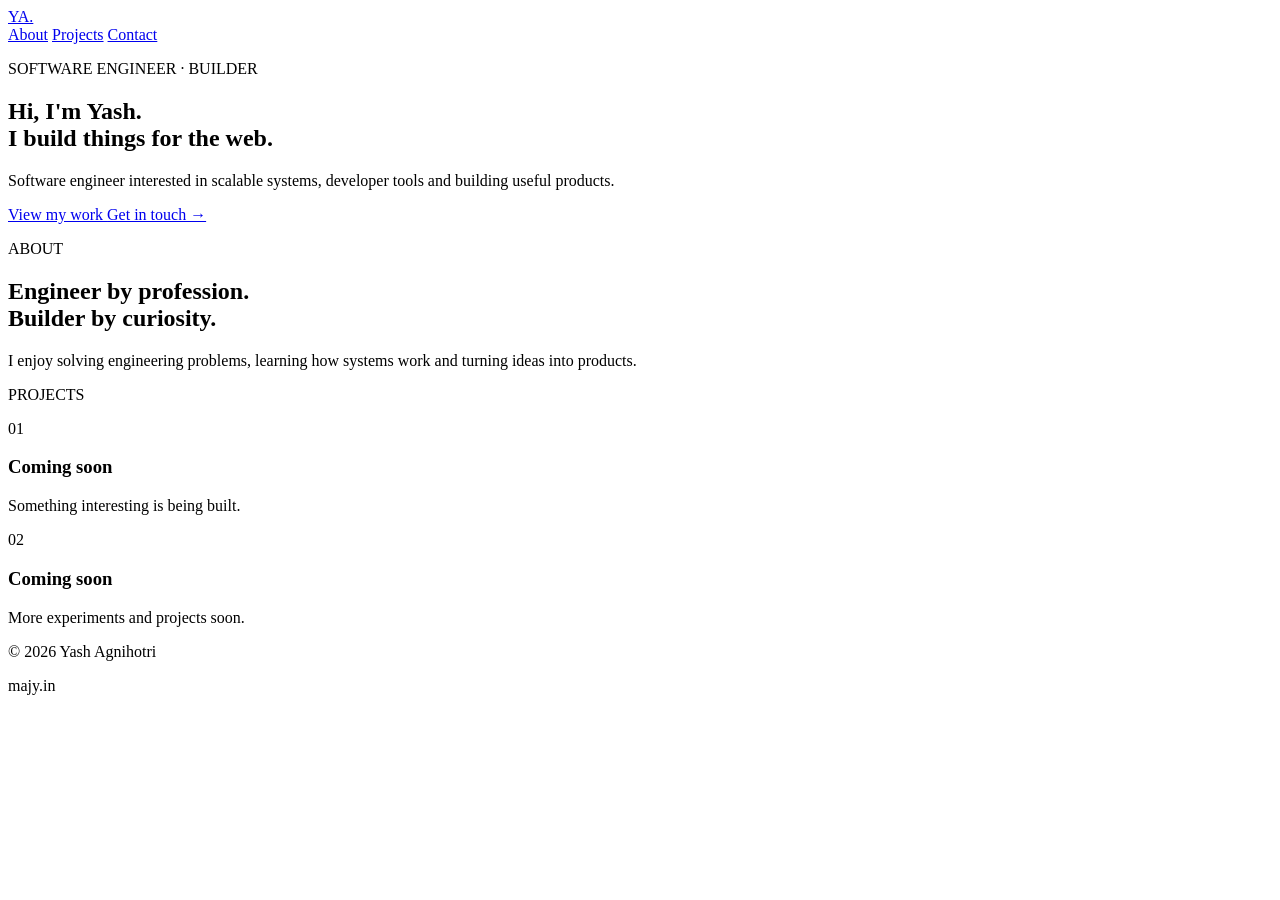
==== public/index.html @ 087cc653 "Rename index.html to public/index.html" ====
<!DOCTYPE html>
<html lang="en">
<head>
    <meta charset="UTF-8">
    <meta name="viewport" content="width=device-width, initial-scale=1.0">

    <title>Yash Agnihotri</title>

    <meta
        name="description"
        content="Yash Agnihotri — Software Engineer and builder."
    >

    <link rel="stylesheet" href="styles.css">
</head>

<body>
    <main class="container">
        <nav>
            <a class="logo" href="/">YA.</a>

            <div class="nav-links">
                <a href="#about">About</a>
                <a href="#projects">Projects</a>
                <a href="mailto:hello@majy.in">Contact</a>
            </div>
        </nav>

        <section class="hero">
            <p class="eyebrow">
                SOFTWARE ENGINEER · BUILDER
            </p>

            <h1>
                Hi, I'm Yash.
                <br>
                I build things for the web.
            </h1>

            <p class="hero-description">
                Software engineer interested in scalable systems,
                developer tools and building useful products.
            </p>

            <div class="actions">
                <a class="primary-button" href="#projects">
                    View my work
                </a>

                <a
                    class="secondary-button"
                    href="mailto:hello@majy.in"
                >
                    Get in touch →
                </a>
            </div>
        </section>

        <section id="about" class="section">
            <p class="section-label">ABOUT</p>

            <h2>
                Engineer by profession.
                <br>
                Builder by curiosity.
            </h2>

            <p class="section-description">
                I enjoy solving engineering problems, learning how
                systems work and turning ideas into products.
            </p>
        </section>

        <section id="projects" class="section">
            <p class="section-label">PROJECTS</p>

            <div class="project-grid">
                <article class="project">
                    <span class="project-number">01</span>

                    <div>
                        <h3>Coming soon</h3>

                        <p>
                            Something interesting is being built.
                        </p>
                    </div>
                </article>

                <article class="project">
                    <span class="project-number">02</span>

                    <div>
                        <h3>Coming soon</h3>

                        <p>
                            More experiments and projects soon.
                        </p>
                    </div>
                </article>
            </div>
        </section>

        <footer>
            <p>© 2026 Yash Agnihotri</p>

            <p>majy.in</p>
        </footer>
    </main>
</body>
</html>
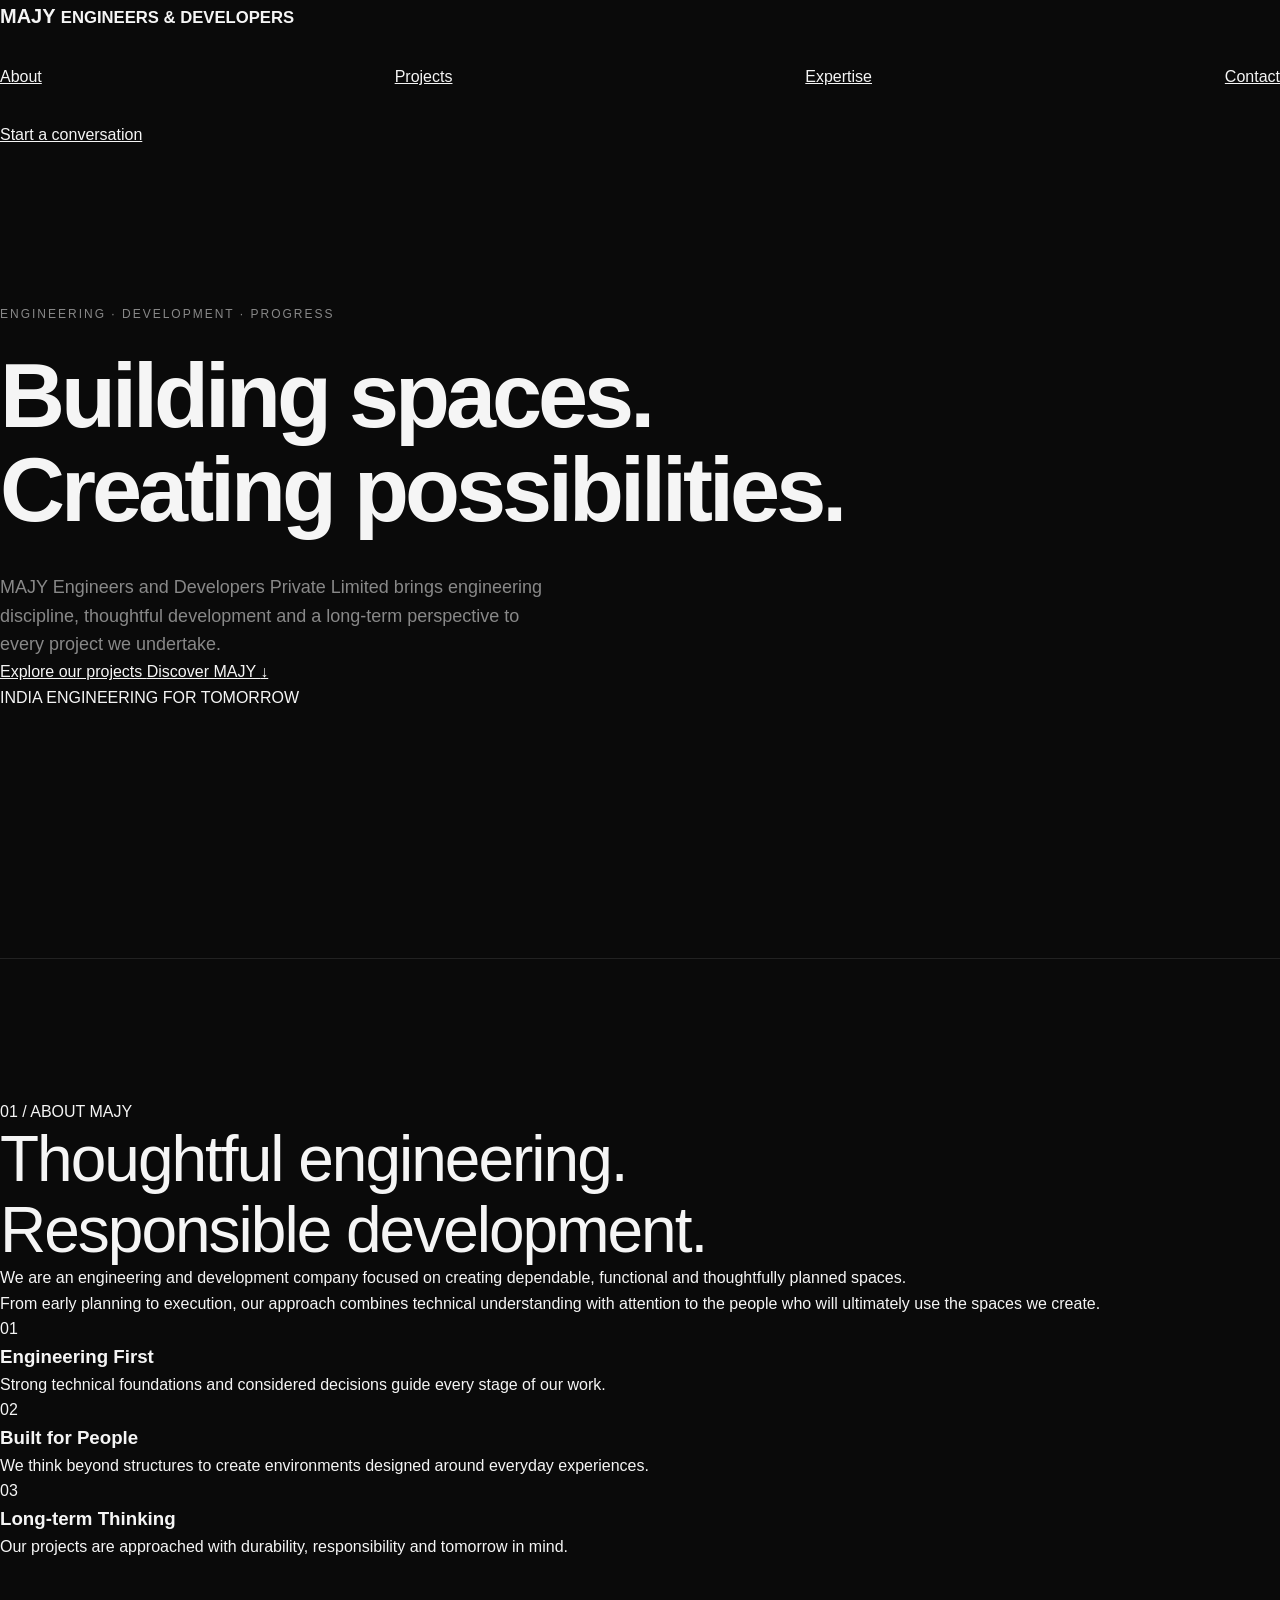
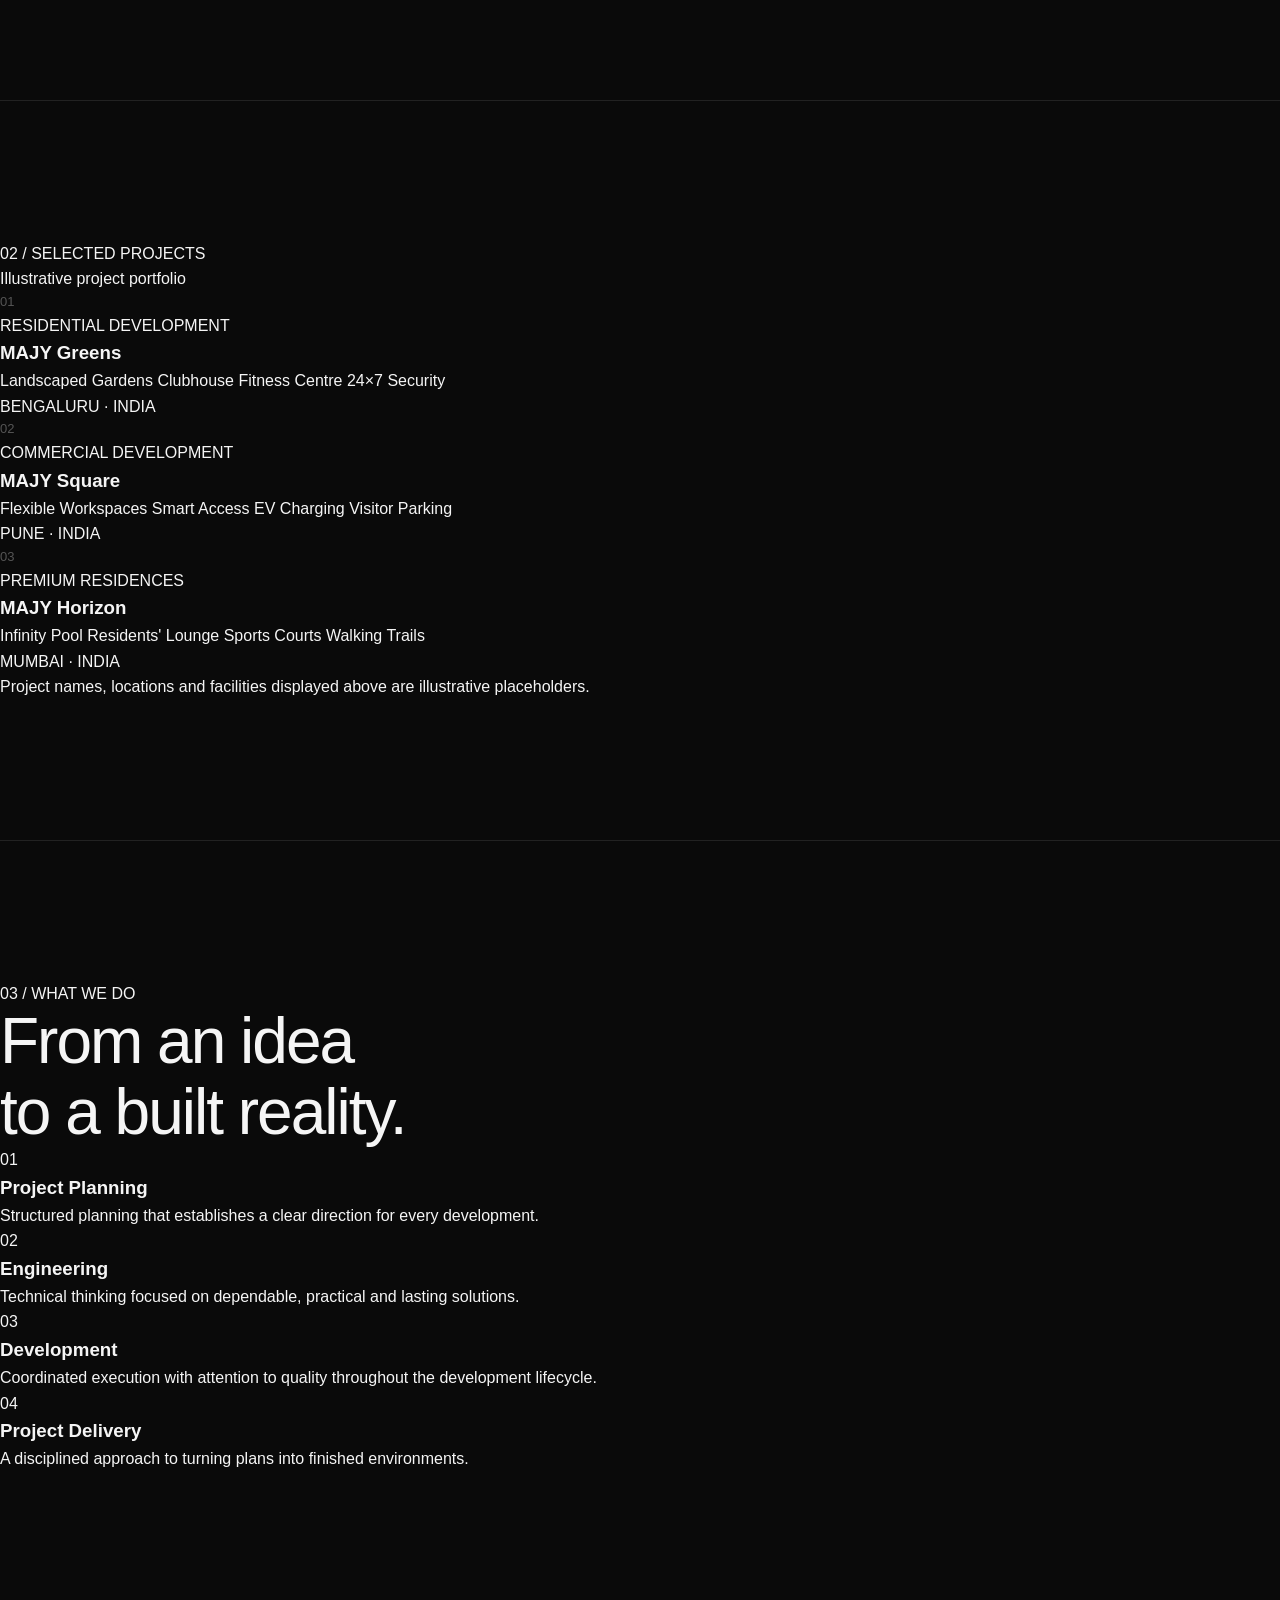
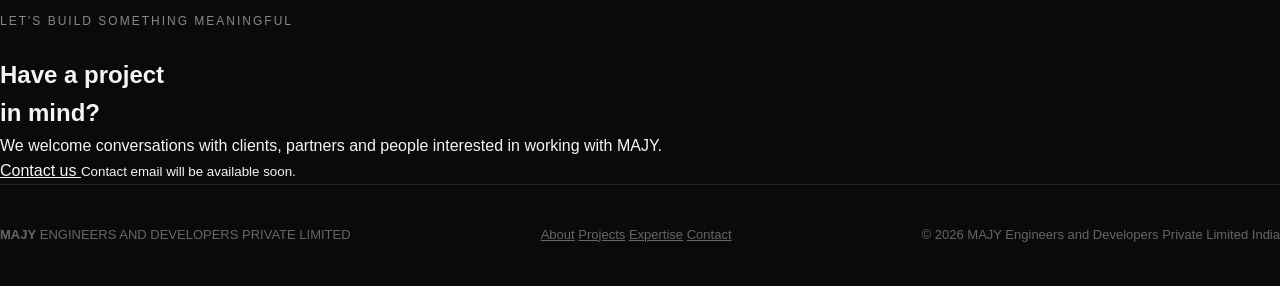
==== commit 5e474085: "Update index.html Add the first landing page html for MAJY" ====
--- a/public/index.html
+++ b/public/index.html
@@ -4,108 +4,300 @@
     <meta charset="UTF-8">
     <meta name="viewport" content="width=device-width, initial-scale=1.0">
 
-    <title>Yash Agnihotri</title>
+    <title>MAJY Engineers & Developers</title>
 
     <meta
         name="description"
-        content="Yash Agnihotri — Software Engineer and builder."
+        content="MAJY Engineers and Developers Private Limited — engineering thoughtful spaces and building for tomorrow."
     >
 
     <link rel="stylesheet" href="styles.css">
 </head>
 
 <body>
-    <main class="container">
-        <nav>
-            <a class="logo" href="/">YA.</a>
-
-            <div class="nav-links">
-                <a href="#about">About</a>
-                <a href="#projects">Projects</a>
-                <a href="mailto:hello@majy.in">Contact</a>
-            </div>
+    <header class="header">
+        <a href="/" class="logo">
+            <span>MAJY</span>
+            <small>ENGINEERS & DEVELOPERS</small>
+        </a>
+
+        <nav class="navigation">
+            <a href="#about">About</a>
+            <a href="#projects">Projects</a>
+            <a href="#expertise">Expertise</a>
+            <a href="#contact">Contact</a>
         </nav>
 
+        <a href="#contact" class="header-cta">Start a conversation</a>
+    </header>
+
+    <main>
         <section class="hero">
-            <p class="eyebrow">
-                SOFTWARE ENGINEER · BUILDER
+            <div class="hero-content">
+                <p class="eyebrow">ENGINEERING · DEVELOPMENT · PROGRESS</p>
+
+                <h1>
+                    Building spaces.
+                    <br>
+                    <span>Creating possibilities.</span>
+                </h1>
+
+                <p class="hero-description">
+                    MAJY Engineers and Developers Private Limited brings
+                    engineering discipline, thoughtful development and a
+                    long-term perspective to every project we undertake.
+                </p>
+
+                <div class="hero-actions">
+                    <a href="#projects" class="button button-primary">
+                        Explore our projects
+                    </a>
+
+                    <a href="#about" class="text-link">
+                        Discover MAJY <span>↓</span>
+                    </a>
+                </div>
+            </div>
+
+            <div class="hero-footer">
+                <span>INDIA</span>
+                <span>ENGINEERING FOR TOMORROW</span>
+            </div>
+        </section>
+
+        <section id="about" class="section about">
+            <div class="section-heading">
+                <p>01 / ABOUT MAJY</p>
+            </div>
+
+            <div class="about-content">
+                <h2>
+                    Thoughtful engineering.
+                    <br>
+                    <span>Responsible development.</span>
+                </h2>
+
+                <div class="about-description">
+                    <p>
+                        We are an engineering and development company focused
+                        on creating dependable, functional and thoughtfully
+                        planned spaces.
+                    </p>
+
+                    <p>
+                        From early planning to execution, our approach combines
+                        technical understanding with attention to the people
+                        who will ultimately use the spaces we create.
+                    </p>
+                </div>
+            </div>
+
+            <div class="values-grid">
+                <article>
+                    <span>01</span>
+                    <h3>Engineering First</h3>
+                    <p>
+                        Strong technical foundations and considered decisions
+                        guide every stage of our work.
+                    </p>
+                </article>
+
+                <article>
+                    <span>02</span>
+                    <h3>Built for People</h3>
+                    <p>
+                        We think beyond structures to create environments
+                        designed around everyday experiences.
+                    </p>
+                </article>
+
+                <article>
+                    <span>03</span>
+                    <h3>Long-term Thinking</h3>
+                    <p>
+                        Our projects are approached with durability,
+                        responsibility and tomorrow in mind.
+                    </p>
+                </article>
+            </div>
+        </section>
+
+        <section id="projects" class="section projects">
+            <div class="section-heading split-heading">
+                <p>02 / SELECTED PROJECTS</p>
+
+                <p class="section-note">
+                    Illustrative project portfolio
+                </p>
+            </div>
+
+            <div class="project-list">
+                <article class="project-card project-one">
+                    <div class="project-overlay"></div>
+
+                    <div class="project-number">01</div>
+
+                    <div class="project-content">
+                        <p>RESIDENTIAL DEVELOPMENT</p>
+                        <h3>MAJY Greens</h3>
+
+                        <div class="facilities">
+                            <span>Landscaped Gardens</span>
+                            <span>Clubhouse</span>
+                            <span>Fitness Centre</span>
+                            <span>24×7 Security</span>
+                        </div>
+                    </div>
+
+                    <div class="project-location">
+                        BENGALURU · INDIA
+                    </div>
+                </article>
+
+                <article class="project-card project-two">
+                    <div class="project-overlay"></div>
+
+                    <div class="project-number">02</div>
+
+                    <div class="project-content">
+                        <p>COMMERCIAL DEVELOPMENT</p>
+                        <h3>MAJY Square</h3>
+
+                        <div class="facilities">
+                            <span>Flexible Workspaces</span>
+                            <span>Smart Access</span>
+                            <span>EV Charging</span>
+                            <span>Visitor Parking</span>
+                        </div>
+                    </div>
+
+                    <div class="project-location">
+                        PUNE · INDIA
+                    </div>
+                </article>
+
+                <article class="project-card project-three">
+                    <div class="project-overlay"></div>
+
+                    <div class="project-number">03</div>
+
+                    <div class="project-content">
+                        <p>PREMIUM RESIDENCES</p>
+                        <h3>MAJY Horizon</h3>
+
+                        <div class="facilities">
+                            <span>Infinity Pool</span>
+                            <span>Residents' Lounge</span>
+                            <span>Sports Courts</span>
+                            <span>Walking Trails</span>
+                        </div>
+                    </div>
+
+                    <div class="project-location">
+                        MUMBAI · INDIA
+                    </div>
+                </article>
+            </div>
+
+            <p class="project-disclaimer">
+                Project names, locations and facilities displayed above are
+                illustrative placeholders.
             </p>
-
-            <h1>
-                Hi, I'm Yash.
+        </section>
+
+        <section id="expertise" class="section expertise">
+            <div class="section-heading">
+                <p>03 / WHAT WE DO</p>
+            </div>
+
+            <div class="expertise-layout">
+                <h2>
+                    From an idea
+                    <br>
+                    <span>to a built reality.</span>
+                </h2>
+
+                <div class="expertise-list">
+                    <article>
+                        <span>01</span>
+                        <h3>Project Planning</h3>
+                        <p>
+                            Structured planning that establishes a clear
+                            direction for every development.
+                        </p>
+                    </article>
+
+                    <article>
+                        <span>02</span>
+                        <h3>Engineering</h3>
+                        <p>
+                            Technical thinking focused on dependable,
+                            practical and lasting solutions.
+                        </p>
+                    </article>
+
+                    <article>
+                        <span>03</span>
+                        <h3>Development</h3>
+                        <p>
+                            Coordinated execution with attention to quality
+                            throughout the development lifecycle.
+                        </p>
+                    </article>
+
+                    <article>
+                        <span>04</span>
+                        <h3>Project Delivery</h3>
+                        <p>
+                            A disciplined approach to turning plans into
+                            finished environments.
+                        </p>
+                    </article>
+                </div>
+            </div>
+        </section>
+
+        <section id="contact" class="contact">
+            <p class="eyebrow">LET'S BUILD SOMETHING MEANINGFUL</p>
+
+            <h2>
+                Have a project
                 <br>
-                I build things for the web.
-            </h1>
-
-            <p class="hero-description">
-                Software engineer interested in scalable systems,
-                developer tools and building useful products.
+                <span>in mind?</span>
+            </h2>
+
+            <p>
+                We welcome conversations with clients, partners and people
+                interested in working with MAJY.
             </p>
 
-            <div class="actions">
-                <a class="primary-button" href="#projects">
-                    View my work
-                </a>
-
-                <a
-                    class="secondary-button"
-                    href="mailto:hello@majy.in"
-                >
-                    Get in touch →
-                </a>
-            </div>
-        </section>
-
-        <section id="about" class="section">
-            <p class="section-label">ABOUT</p>
-
-            <h2>
-                Engineer by profession.
-                <br>
-                Builder by curiosity.
-            </h2>
-
-            <p class="section-description">
-                I enjoy solving engineering problems, learning how
-                systems work and turning ideas into products.
-            </p>
-        </section>
-
-        <section id="projects" class="section">
-            <p class="section-label">PROJECTS</p>
-
-            <div class="project-grid">
-                <article class="project">
-                    <span class="project-number">01</span>
-
-                    <div>
-                        <h3>Coming soon</h3>
-
-                        <p>
-                            Something interesting is being built.
-                        </p>
-                    </div>
-                </article>
-
-                <article class="project">
-                    <span class="project-number">02</span>
-
-                    <div>
-                        <h3>Coming soon</h3>
-
-                        <p>
-                            More experiments and projects soon.
-                        </p>
-                    </div>
-                </article>
-            </div>
-        </section>
-
-        <footer>
-            <p>© 2026 Yash Agnihotri</p>
-
-            <p>majy.in</p>
-        </footer>
+            <a href="#" class="button button-light">
+                Contact us
+            </a>
+
+            <small>
+                Contact email will be available soon.
+            </small>
+        </section>
     </main>
+
+    <footer>
+        <div class="footer-brand">
+            <strong>MAJY</strong>
+            <span>ENGINEERS AND DEVELOPERS PRIVATE LIMITED</span>
+        </div>
+
+        <div class="footer-links">
+            <a href="#about">About</a>
+            <a href="#projects">Projects</a>
+            <a href="#expertise">Expertise</a>
+            <a href="#contact">Contact</a>
+        </div>
+
+        <div class="footer-bottom">
+            <span>© 2026 MAJY Engineers and Developers Private Limited</span>
+            <span>India</span>
+        </div>
+    </footer>
 </body>
 </html>
--- a/public/styles.css
+++ b/public/styles.css
@@ -0,0 +1,324 @@
+:root {
+    --background: #0a0a0a;
+    --foreground: #f5f5f5;
+    --muted: #888888;
+    --border: #222222;
+    --border-hover: #555555;
+
+    --container-width: 1100px;
+}
+
+* {
+    box-sizing: border-box;
+    margin: 0;
+    padding: 0;
+}
+
+html {
+    scroll-behavior: smooth;
+}
+
+body {
+    background: var(--background);
+    color: var(--foreground);
+
+    font-family:
+        Inter,
+        -apple-system,
+        BlinkMacSystemFont,
+        "Segoe UI",
+        sans-serif;
+
+    line-height: 1.6;
+
+    -webkit-font-smoothing: antialiased;
+}
+
+a {
+    color: inherit;
+}
+
+.container {
+    max-width: var(--container-width);
+
+    margin: 0 auto;
+
+    padding: 0 32px;
+}
+
+/* Navigation */
+
+nav {
+    height: 90px;
+
+    display: flex;
+    align-items: center;
+    justify-content: space-between;
+}
+
+.logo {
+    color: var(--foreground);
+
+    font-size: 20px;
+    font-weight: 700;
+
+    text-decoration: none;
+}
+
+.nav-links {
+    display: flex;
+
+    gap: 30px;
+}
+
+.nav-links a {
+    color: var(--muted);
+
+    font-size: 14px;
+
+    text-decoration: none;
+
+    transition: color 0.2s ease;
+}
+
+.nav-links a:hover {
+    color: var(--foreground);
+}
+
+/* Hero */
+
+.hero {
+    min-height: calc(100vh - 90px);
+
+    display: flex;
+    flex-direction: column;
+    justify-content: center;
+
+    padding-bottom: 90px;
+}
+
+.eyebrow,
+.section-label {
+    color: var(--muted);
+
+    font-size: 12px;
+    font-weight: 500;
+
+    letter-spacing: 2px;
+
+    margin-bottom: 25px;
+}
+
+h1 {
+    max-width: 950px;
+
+    font-size: clamp(48px, 8vw, 90px);
+    font-weight: 600;
+
+    line-height: 1.05;
+
+    letter-spacing: -4px;
+}
+
+.hero-description {
+    max-width: 550px;
+
+    margin-top: 35px;
+
+    color: var(--muted);
+
+    font-size: 18px;
+}
+
+.actions {
+    display: flex;
+    align-items: center;
+
+    gap: 30px;
+
+    margin-top: 40px;
+}
+
+.primary-button {
+    background: var(--foreground);
+    color: var(--background);
+
+    padding: 13px 22px;
+
+    font-size: 14px;
+    font-weight: 500;
+
+    text-decoration: none;
+
+    transition:
+        transform 0.2s ease,
+        opacity 0.2s ease;
+}
+
+.primary-button:hover {
+    transform: translateY(-2px);
+
+    opacity: 0.9;
+}
+
+.secondary-button {
+    color: var(--foreground);
+
+    font-size: 14px;
+
+    text-decoration: none;
+
+    transition: opacity 0.2s ease;
+}
+
+.secondary-button:hover {
+    opacity: 0.7;
+}
+
+/* Sections */
+
+.section {
+    padding: 140px 0;
+
+    border-top: 1px solid var(--border);
+}
+
+.section h2 {
+    font-size: clamp(36px, 5vw, 64px);
+    font-weight: 500;
+
+    line-height: 1.1;
+
+    letter-spacing: -2px;
+}
+
+.section-description {
+    max-width: 600px;
+
+    margin-top: 30px;
+
+    color: var(--muted);
+
+    font-size: 18px;
+}
+
+/* Projects */
+
+.project-grid {
+    display: grid;
+
+    grid-template-columns: repeat(2, 1fr);
+
+    gap: 20px;
+}
+
+.project {
+    min-height: 300px;
+
+    padding: 40px;
+
+    border: 1px solid var(--border);
+
+    display: flex;
+    flex-direction: column;
+    justify-content: space-between;
+
+    transition:
+        border-color 0.2s ease,
+        transform 0.2s ease;
+}
+
+.project:hover {
+    border-color: var(--border-hover);
+
+    transform: translateY(-4px);
+}
+
+.project-number {
+    color: #555555;
+
+    font-size: 13px;
+}
+
+.project h3 {
+    font-size: 25px;
+    font-weight: 500;
+}
+
+.project p {
+    color: var(--muted);
+
+    margin-top: 10px;
+}
+
+/* Footer */
+
+footer {
+    padding: 40px 0;
+
+    border-top: 1px solid var(--border);
+
+    display: flex;
+    justify-content: space-between;
+
+    color: #666666;
+
+    font-size: 13px;
+}
+
+/* Mobile */
+
+@media (max-width: 700px) {
+    .container {
+        padding: 0 20px;
+    }
+
+    nav {
+        height: 75px;
+    }
+
+    .nav-links {
+        gap: 16px;
+    }
+
+    .hero {
+        min-height: calc(100vh - 75px);
+
+        padding-bottom: 60px;
+    }
+
+    h1 {
+        letter-spacing: -2px;
+    }
+
+    .hero-description {
+        font-size: 16px;
+    }
+
+    .actions {
+        align-items: flex-start;
+        flex-direction: column;
+
+        gap: 20px;
+    }
+
+    .section {
+        padding: 90px 0;
+    }
+
+    .project-grid {
+        grid-template-columns: 1fr;
+    }
+
+    .project {
+        min-height: 250px;
+
+        padding: 30px;
+    }
+
+    footer {
+        flex-direction: column;
+
+        gap: 5px;
+    }
+}
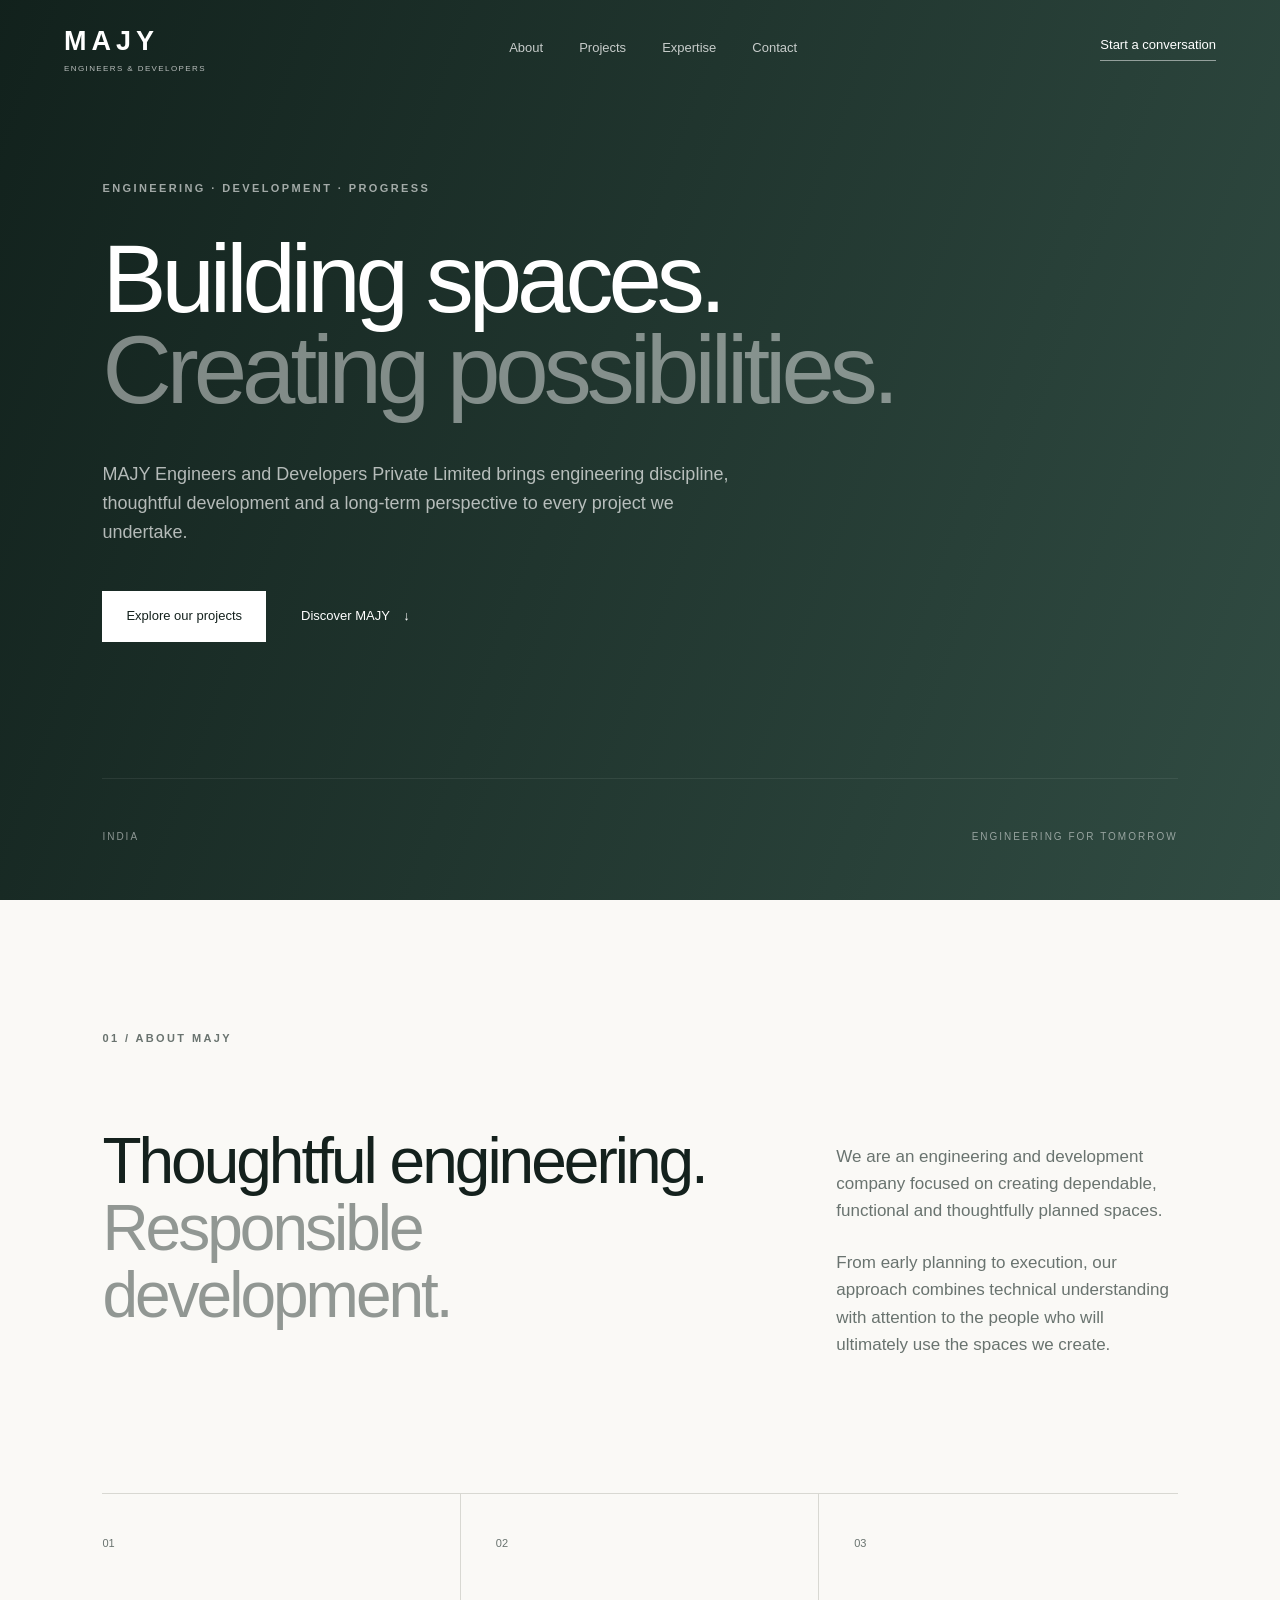
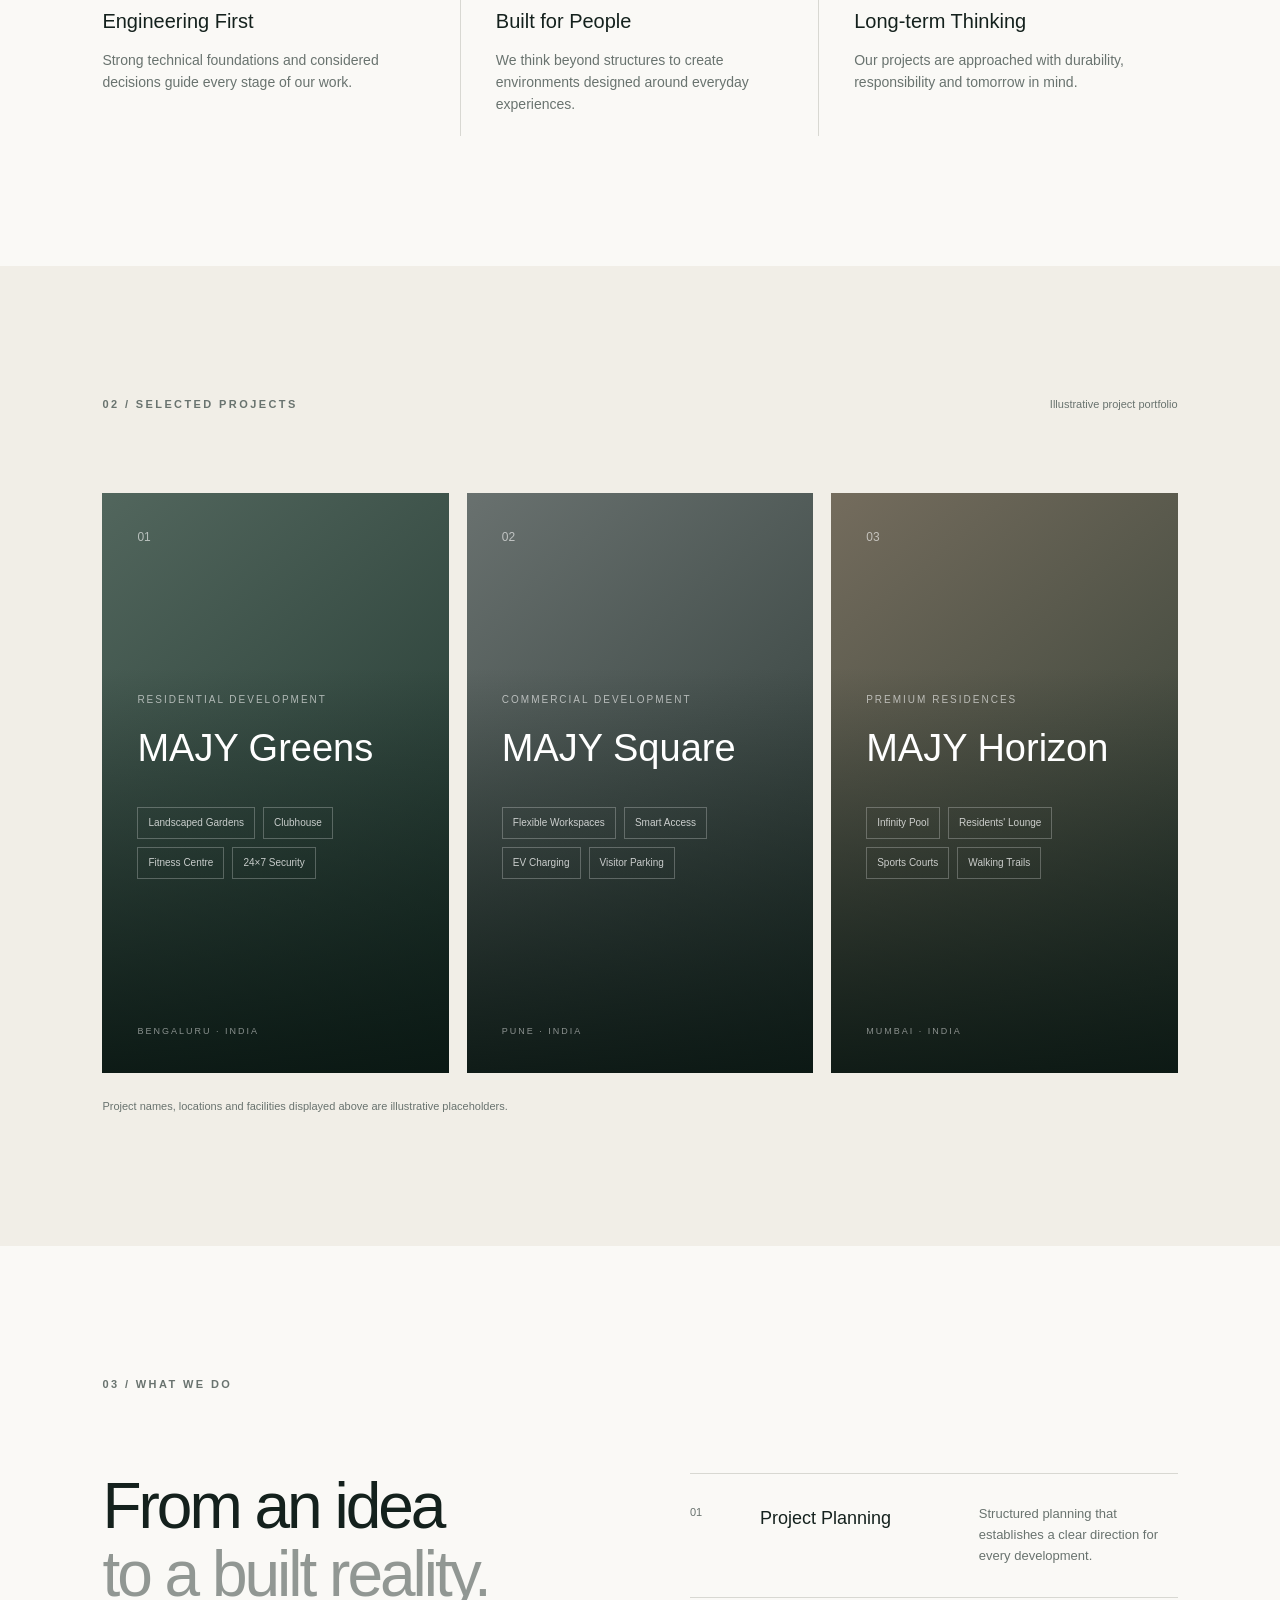
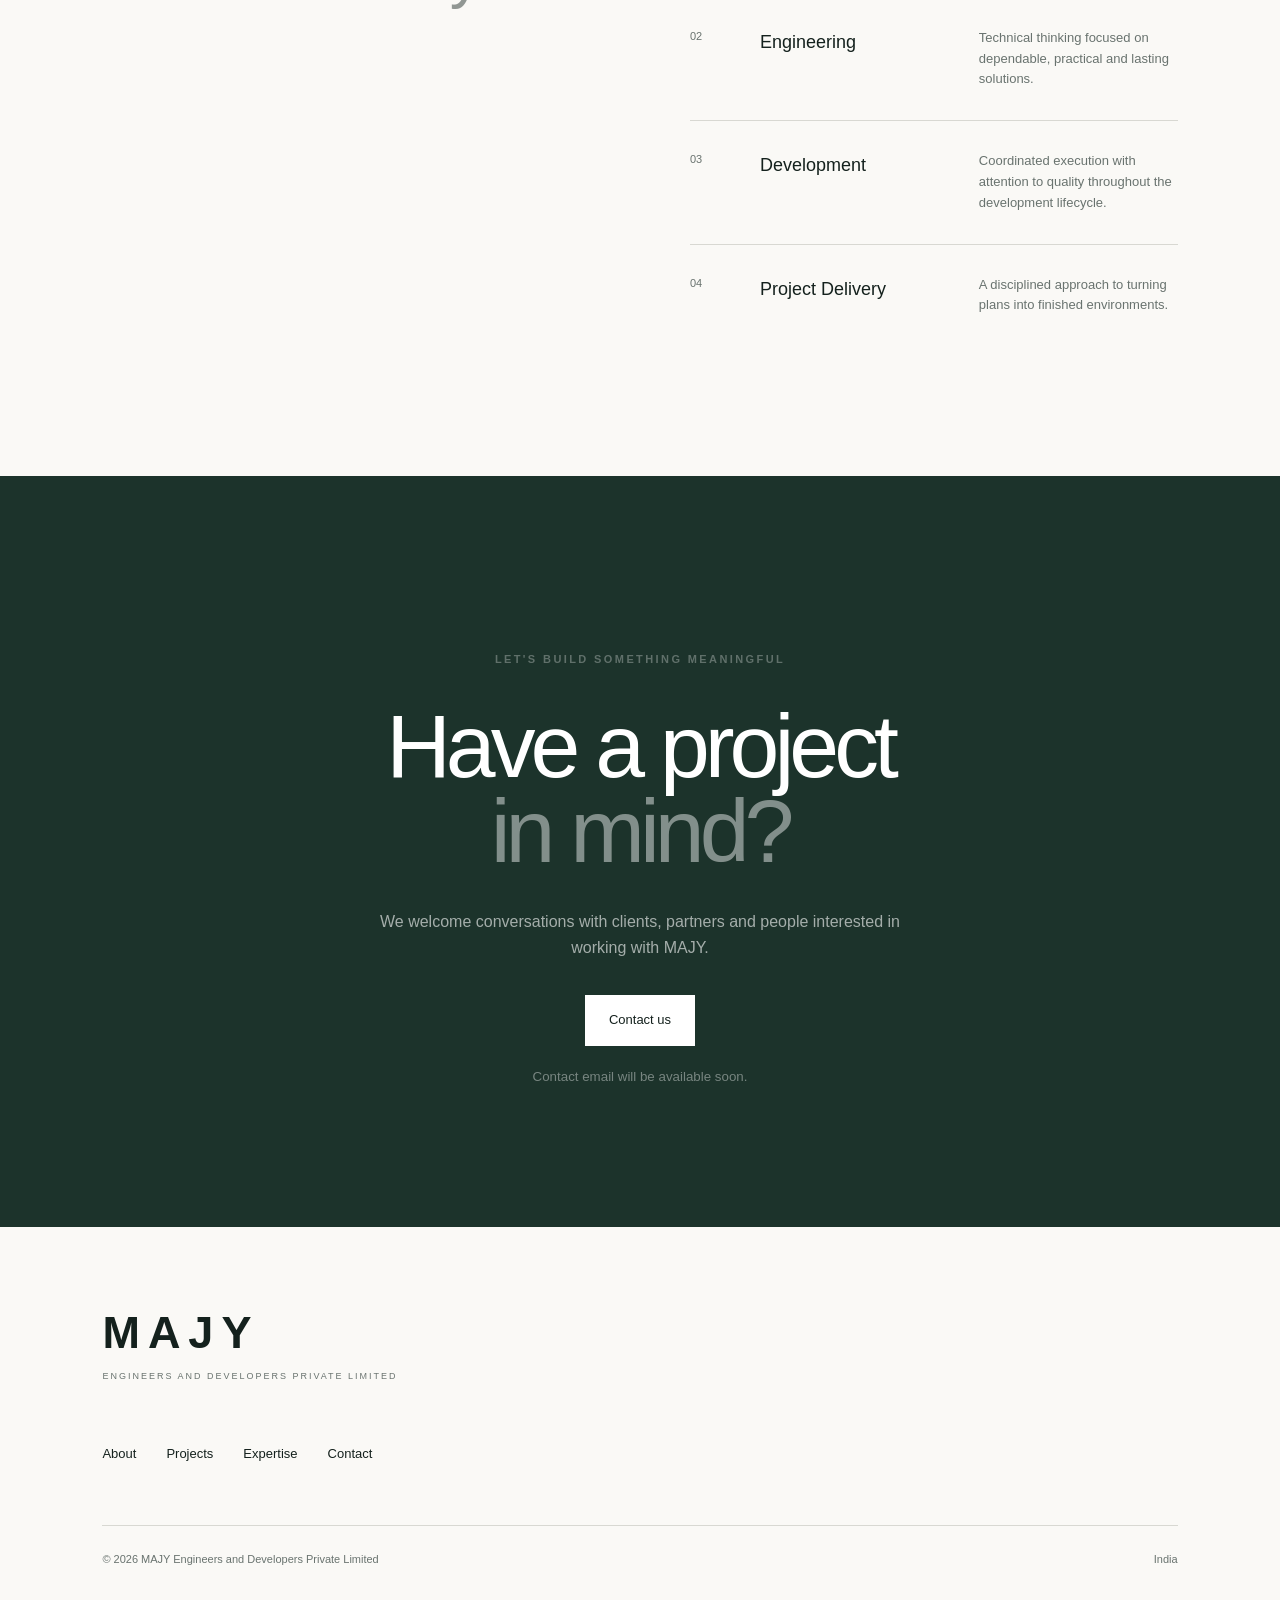
==== commit fdf60fb1: "Update index.html" ====
--- a/public/index.html
+++ b/public/index.html
@@ -11,6 +11,32 @@
         content="MAJY Engineers and Developers Private Limited — engineering thoughtful spaces and building for tomorrow."
     >
 
+    <!-- Favicons -->
+<link
+    rel="icon"
+    type="image/png"
+    sizes="16x16"
+    href="/assets/icons/favicon-16x16.png"
+>
+<link
+    rel="icon"
+    type="image/png"
+    sizes="32x32"
+    href="/assets/icons/favicon-32x32.png"
+>
+<link
+    rel="icon"
+    type="image/png"
+    sizes="48x48"
+    href="/assets/icons/favicon-48x48.png"
+>
+<link
+    rel="apple-touch-icon"
+    sizes="180x180"
+    href="/assets/icons/apple-touch-icon.png"
+>
+
+<meta name="theme-color" content="#1C332B">
     <link rel="stylesheet" href="styles.css">
 </head>
 
--- a/public/styles.css
+++ b/public/styles.css
@@ -1,11 +1,10 @@
 :root {
-    --background: #0a0a0a;
-    --foreground: #f5f5f5;
-    --muted: #888888;
-    --border: #222222;
-    --border-hover: #555555;
-
-    --container-width: 1100px;
+    --cream: #f1eee7;
+    --paper: #faf9f6;
+    --dark: #14211d;
+    --green: #1c332b;
+    --muted: #69736f;
+    --line: #d8d8d2;
 }
 
 * {
@@ -19,8 +18,8 @@
 }
 
 body {
-    background: var(--background);
-    color: var(--foreground);
+    background: var(--paper);
+    color: var(--dark);
 
     font-family:
         Inter,
@@ -30,295 +29,550 @@
         sans-serif;
 
     line-height: 1.6;
-
     -webkit-font-smoothing: antialiased;
 }
 
 a {
     color: inherit;
-}
-
-.container {
-    max-width: var(--container-width);
-
-    margin: 0 auto;
-
-    padding: 0 32px;
-}
-
-/* Navigation */
-
-nav {
-    height: 90px;
+    text-decoration: none;
+}
+
+/* Header */
+
+.header {
+    height: 96px;
+    padding: 0 5vw;
 
     display: flex;
     align-items: center;
     justify-content: space-between;
+
+    position: absolute;
+    width: 100%;
+    z-index: 10;
+
+    color: white;
 }
 
 .logo {
-    color: var(--foreground);
-
-    font-size: 20px;
+    display: flex;
+    flex-direction: column;
+}
+
+.logo span {
+    font-size: 27px;
     font-weight: 700;
-
-    text-decoration: none;
-}
-
-.nav-links {
-    display: flex;
-
-    gap: 30px;
-}
-
-.nav-links a {
-    color: var(--muted);
-
-    font-size: 14px;
-
-    text-decoration: none;
-
-    transition: color 0.2s ease;
-}
-
-.nav-links a:hover {
-    color: var(--foreground);
+    letter-spacing: 5px;
+}
+
+.logo small {
+    font-size: 8px;
+    letter-spacing: 1.4px;
+    opacity: 0.7;
+}
+
+.navigation {
+    display: flex;
+    gap: 36px;
+}
+
+.navigation a {
+    font-size: 13px;
+    opacity: 0.75;
+    transition: opacity 0.2s;
+}
+
+.navigation a:hover {
+    opacity: 1;
+}
+
+.header-cta {
+    padding-bottom: 5px;
+    border-bottom: 1px solid rgba(255, 255, 255, 0.5);
+    font-size: 13px;
 }
 
 /* Hero */
 
 .hero {
-    min-height: calc(100vh - 90px);
-
-    display: flex;
-    flex-direction: column;
-    justify-content: center;
-
-    padding-bottom: 90px;
-}
-
-.eyebrow,
-.section-label {
-    color: var(--muted);
-
-    font-size: 12px;
-    font-weight: 500;
-
-    letter-spacing: 2px;
-
-    margin-bottom: 25px;
-}
-
-h1 {
-    max-width: 950px;
-
-    font-size: clamp(48px, 8vw, 90px);
-    font-weight: 600;
-
-    line-height: 1.05;
-
-    letter-spacing: -4px;
-}
-
-.hero-description {
-    max-width: 550px;
-
-    margin-top: 35px;
-
-    color: var(--muted);
-
-    font-size: 18px;
-}
-
-.actions {
-    display: flex;
-    align-items: center;
-
-    gap: 30px;
-
-    margin-top: 40px;
-}
-
-.primary-button {
-    background: var(--foreground);
-    color: var(--background);
-
-    padding: 13px 22px;
-
-    font-size: 14px;
-    font-weight: 500;
-
-    text-decoration: none;
-
-    transition:
-        transform 0.2s ease,
-        opacity 0.2s ease;
-}
-
-.primary-button:hover {
-    transform: translateY(-2px);
-
-    opacity: 0.9;
-}
-
-.secondary-button {
-    color: var(--foreground);
-
-    font-size: 14px;
-
-    text-decoration: none;
-
-    transition: opacity 0.2s ease;
-}
-
-.secondary-button:hover {
-    opacity: 0.7;
-}
-
-/* Sections */
-
-.section {
-    padding: 140px 0;
-
-    border-top: 1px solid var(--border);
-}
-
-.section h2 {
-    font-size: clamp(36px, 5vw, 64px);
-    font-weight: 500;
-
-    line-height: 1.1;
-
-    letter-spacing: -2px;
-}
-
-.section-description {
-    max-width: 600px;
-
-    margin-top: 30px;
-
-    color: var(--muted);
-
-    font-size: 18px;
-}
-
-/* Projects */
-
-.project-grid {
-    display: grid;
-
-    grid-template-columns: repeat(2, 1fr);
-
-    gap: 20px;
-}
-
-.project {
-    min-height: 300px;
-
-    padding: 40px;
-
-    border: 1px solid var(--border);
+    min-height: 100vh;
+    padding: 180px 8vw 55px;
+
+    background:
+        linear-gradient(
+            110deg,
+            rgba(13, 29, 24, 0.98),
+            rgba(21, 52, 42, 0.88)
+        );
+
+    color: white;
 
     display: flex;
     flex-direction: column;
     justify-content: space-between;
-
-    transition:
-        border-color 0.2s ease,
-        transform 0.2s ease;
-}
-
-.project:hover {
-    border-color: var(--border-hover);
-
-    transform: translateY(-4px);
+}
+
+.hero-content {
+    max-width: 1050px;
+}
+
+.eyebrow,
+.section-heading p {
+    font-size: 11px;
+    letter-spacing: 2.4px;
+    font-weight: 600;
+}
+
+.hero .eyebrow {
+    color: rgba(255, 255, 255, 0.6);
+    margin-bottom: 35px;
+}
+
+.hero h1 {
+    font-size: clamp(55px, 7.5vw, 110px);
+    font-weight: 400;
+    letter-spacing: -5px;
+    line-height: 0.95;
+}
+
+.hero h1 span,
+.about h2 span,
+.expertise h2 span,
+.contact h2 span {
+    opacity: 0.45;
+}
+
+.hero-description {
+    max-width: 630px;
+    margin-top: 45px;
+
+    color: rgba(255, 255, 255, 0.68);
+    font-size: 18px;
+}
+
+.hero-actions {
+    margin-top: 45px;
+
+    display: flex;
+    align-items: center;
+    gap: 35px;
+}
+
+.button {
+    display: inline-block;
+    padding: 15px 24px;
+    font-size: 13px;
+    transition: transform 0.2s, opacity 0.2s;
+}
+
+.button:hover {
+    transform: translateY(-2px);
+}
+
+.button-primary {
+    background: white;
+    color: var(--dark);
+}
+
+.text-link {
+    font-size: 13px;
+}
+
+.text-link span {
+    margin-left: 10px;
+}
+
+.hero-footer {
+    padding-top: 50px;
+
+    display: flex;
+    justify-content: space-between;
+
+    border-top: 1px solid rgba(255, 255, 255, 0.15);
+
+    font-size: 10px;
+    letter-spacing: 2px;
+    opacity: 0.5;
+}
+
+/* General sections */
+
+.section {
+    padding: 130px 8vw;
+}
+
+.section-heading {
+    margin-bottom: 80px;
+    color: var(--muted);
+}
+
+.split-heading {
+    display: flex;
+    justify-content: space-between;
+}
+
+.section-note {
+    letter-spacing: 0 !important;
+    font-weight: 400 !important;
+    text-transform: none;
+}
+
+/* About */
+
+.about-content {
+    display: grid;
+    grid-template-columns: 1.3fr 0.7fr;
+    gap: 100px;
+}
+
+.about h2,
+.expertise h2 {
+    font-size: clamp(42px, 5vw, 75px);
+    font-weight: 400;
+    letter-spacing: -3px;
+    line-height: 1.05;
+}
+
+.about-description {
+    padding-top: 15px;
+}
+
+.about-description p {
+    color: var(--muted);
+    font-size: 17px;
+    margin-bottom: 25px;
+}
+
+.values-grid {
+    margin-top: 110px;
+
+    display: grid;
+    grid-template-columns: repeat(3, 1fr);
+
+    border-top: 1px solid var(--line);
+}
+
+.values-grid article {
+    padding: 35px 35px 20px 0;
+    border-right: 1px solid var(--line);
+}
+
+.values-grid article:not(:first-child) {
+    padding-left: 35px;
+}
+
+.values-grid article:last-child {
+    border-right: none;
+}
+
+.values-grid span,
+.expertise-list span {
+    color: var(--muted);
+    font-size: 11px;
+}
+
+.values-grid h3 {
+    margin-top: 50px;
+    font-size: 20px;
+    font-weight: 500;
+}
+
+.values-grid p {
+    margin-top: 12px;
+    color: var(--muted);
+    font-size: 14px;
+}
+
+/* Projects */
+
+.projects {
+    background: var(--cream);
+}
+
+.project-list {
+    display: grid;
+    grid-template-columns: repeat(3, 1fr);
+    gap: 18px;
+}
+
+.project-card {
+    height: 580px;
+    padding: 35px;
+
+    position: relative;
+    overflow: hidden;
+
+    display: flex;
+    flex-direction: column;
+    justify-content: space-between;
+
+    color: white;
+
+    background-size: cover;
+    background-position: center;
+
+    transition: transform 0.3s;
+}
+
+.project-card:hover {
+    transform: translateY(-6px);
+}
+
+.project-one {
+    background:
+        linear-gradient(140deg, #52665d, #1a3129);
+}
+
+.project-two {
+    background:
+        linear-gradient(140deg, #69716f, #25332f);
+}
+
+.project-three {
+    background:
+        linear-gradient(140deg, #746c5d, #29382f);
+}
+
+.project-overlay {
+    position: absolute;
+    inset: 0;
+
+    background:
+        linear-gradient(
+            transparent 30%,
+            rgba(8, 20, 16, 0.85)
+        );
+}
+
+.project-number,
+.project-content,
+.project-location {
+    position: relative;
+    z-index: 1;
 }
 
 .project-number {
-    color: #555555;
-
+    font-size: 12px;
+    opacity: 0.6;
+}
+
+.project-content > p {
+    font-size: 10px;
+    letter-spacing: 2px;
+    opacity: 0.6;
+}
+
+.project-content h3 {
+    margin-top: 10px;
+    font-size: 38px;
+    font-weight: 400;
+}
+
+.facilities {
+    margin-top: 28px;
+
+    display: flex;
+    flex-wrap: wrap;
+    gap: 8px;
+}
+
+.facilities span {
+    padding: 7px 10px;
+
+    border: 1px solid rgba(255, 255, 255, 0.25);
+
+    font-size: 10px;
+    color: rgba(255, 255, 255, 0.75);
+}
+
+.project-location {
+    font-size: 9px;
+    letter-spacing: 2px;
+    opacity: 0.5;
+}
+
+.project-disclaimer {
+    margin-top: 25px;
+    color: var(--muted);
+    font-size: 11px;
+}
+
+/* Expertise */
+
+.expertise-layout {
+    display: grid;
+    grid-template-columns: 1fr 1fr;
+    gap: 100px;
+}
+
+.expertise-list article {
+    padding: 30px 0;
+
+    display: grid;
+    grid-template-columns: 50px 1fr 1fr;
+    gap: 20px;
+
+    border-top: 1px solid var(--line);
+}
+
+.expertise-list h3 {
+    font-size: 18px;
+    font-weight: 500;
+}
+
+.expertise-list p {
+    color: var(--muted);
     font-size: 13px;
 }
 
-.project h3 {
-    font-size: 25px;
-    font-weight: 500;
-}
-
-.project p {
-    color: var(--muted);
-
-    margin-top: 10px;
+/* Contact */
+
+.contact {
+    padding: 140px 8vw;
+
+    background: var(--green);
+    color: white;
+
+    text-align: center;
+}
+
+.contact .eyebrow {
+    opacity: 0.5;
+}
+
+.contact h2 {
+    margin-top: 35px;
+
+    font-size: clamp(55px, 7vw, 100px);
+    font-weight: 400;
+    letter-spacing: -5px;
+    line-height: 0.95;
+}
+
+.contact > p {
+    max-width: 540px;
+    margin: 35px auto;
+
+    color: rgba(255, 255, 255, 0.6);
+}
+
+.button-light {
+    background: white;
+    color: var(--dark);
+}
+
+.contact small {
+    display: block;
+    margin-top: 20px;
+    opacity: 0.4;
 }
 
 /* Footer */
 
 footer {
-    padding: 40px 0;
-
-    border-top: 1px solid var(--border);
+    padding: 70px 8vw 35px;
+}
+
+.footer-brand {
+    display: flex;
+    flex-direction: column;
+}
+
+.footer-brand strong {
+    font-size: 45px;
+    letter-spacing: 8px;
+}
+
+.footer-brand span {
+    color: var(--muted);
+    font-size: 9px;
+    letter-spacing: 2px;
+}
+
+.footer-links {
+    margin: 60px 0;
+
+    display: flex;
+    gap: 30px;
+
+    font-size: 13px;
+}
+
+.footer-bottom {
+    padding-top: 25px;
+
+    border-top: 1px solid var(--line);
 
     display: flex;
     justify-content: space-between;
 
-    color: #666666;
-
-    font-size: 13px;
-}
-
-/* Mobile */
-
-@media (max-width: 700px) {
-    .container {
-        padding: 0 20px;
-    }
-
-    nav {
-        height: 75px;
-    }
-
-    .nav-links {
-        gap: 16px;
+    color: var(--muted);
+    font-size: 11px;
+}
+
+/* Responsive */
+
+@media (max-width: 800px) {
+    .header {
+        padding: 0 22px;
+    }
+
+    .navigation {
+        display: none;
+    }
+
+    .header-cta {
+        font-size: 11px;
     }
 
     .hero {
-        min-height: calc(100vh - 75px);
-
-        padding-bottom: 60px;
-    }
-
-    h1 {
-        letter-spacing: -2px;
-    }
-
-    .hero-description {
-        font-size: 16px;
-    }
-
-    .actions {
-        align-items: flex-start;
+        padding: 160px 22px 40px;
+    }
+
+    .hero h1,
+    .contact h2 {
+        letter-spacing: -3px;
+    }
+
+    .section {
+        padding: 90px 22px;
+    }
+
+    .about-content,
+    .expertise-layout {
+        grid-template-columns: 1fr;
+        gap: 50px;
+    }
+
+    .values-grid,
+    .project-list {
+        grid-template-columns: 1fr;
+    }
+
+    .values-grid article {
+        border-right: none;
+        border-bottom: 1px solid var(--line);
+        padding: 30px 0 !important;
+    }
+
+    .project-card {
+        height: 500px;
+    }
+
+    .expertise-list article {
+        grid-template-columns: 35px 1fr;
+    }
+
+    .expertise-list p {
+        grid-column: 2;
+    }
+
+    .contact {
+        padding: 100px 22px;
+    }
+
+    .footer-bottom {
         flex-direction: column;
-
-        gap: 20px;
-    }
-
-    .section {
-        padding: 90px 0;
-    }
-
-    .project-grid {
-        grid-template-columns: 1fr;
-    }
-
-    .project {
-        min-height: 250px;
-
-        padding: 30px;
-    }
-
-    footer {
-        flex-direction: column;
-
-        gap: 5px;
-    }
-}
+        gap: 8px;
+    }
+}
